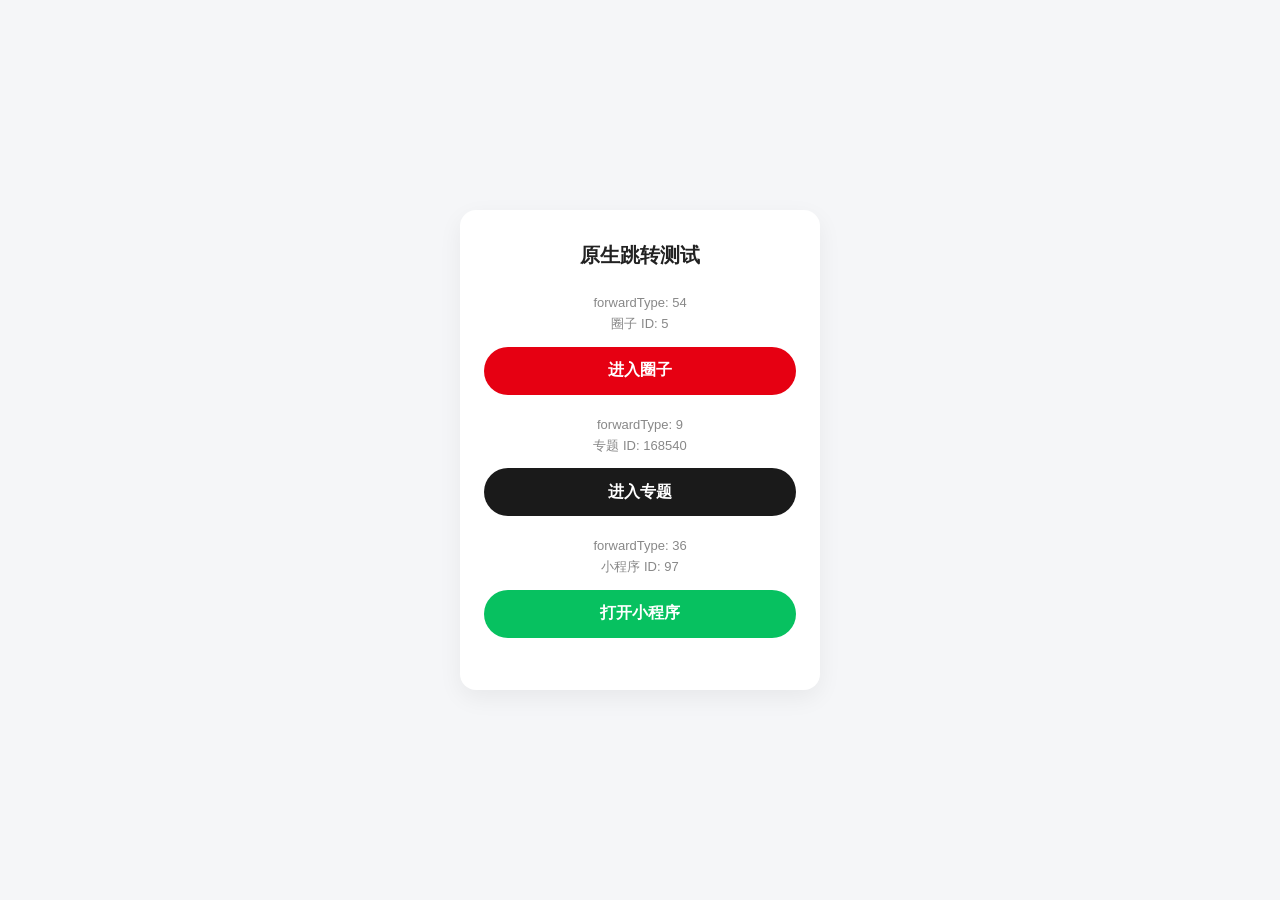
==== index.html @ 76989f6f "Add CalmDaily H5 jump test page and assets. Co-authored-by: Cursor <cursoragent@cursor.com>" ====
<!DOCTYPE html>
<html lang="zh-CN">
<head>
  <meta charset="UTF-8" />
  <meta name="viewport" content="width=device-width, initial-scale=1, maximum-scale=1, user-scalable=no" />
  <title>跳转测试</title>
  <style>
    * { box-sizing: border-box; margin: 0; padding: 0; }
    body {
      min-height: 100vh;
      font-family: -apple-system, BlinkMacSystemFont, "PingFang SC", "Helvetica Neue", sans-serif;
      background: #f5f6f8;
      color: #222;
      display: flex;
      align-items: center;
      justify-content: center;
      padding: 24px;
    }
    .card {
      width: 100%;
      max-width: 360px;
      background: #fff;
      border-radius: 16px;
      padding: 32px 24px;
      box-shadow: 0 8px 24px rgba(0, 0, 0, 0.06);
      text-align: center;
    }
    h1 { font-size: 20px; margin-bottom: 24px; }
    .item { margin-bottom: 20px; }
    .meta { font-size: 13px; color: #888; margin-bottom: 12px; line-height: 1.6; }
    button {
      width: 100%;
      height: 48px;
      border: 0;
      border-radius: 24px;
      background: #e60012;
      color: #fff;
      font-size: 16px;
      font-weight: 600;
      cursor: pointer;
    }
    button.secondary { background: #1a1a1a; }
    button.mini { background: #07c160; }
    button:active { opacity: 0.85; }
    #log {
      margin-top: 8px;
      font-size: 12px;
      color: #999;
      word-break: break-all;
      text-align: left;
    }
  </style>
</head>
<body>
  <div class="card">
    <h1>原生跳转测试</h1>

    <div class="item">
      <p class="meta">forwardType: 54<br />圈子 ID: 5</p>
      <button type="button" onclick="jump({ forwardType: '54', contId: '5' })">进入圈子</button>
    </div>

    <div class="item">
      <p class="meta">forwardType: 9<br />专题 ID: 168540</p>
      <button type="button" class="secondary" onclick="jump({ forwardType: '9', contId: '168540' })">进入专题</button>
    </div>

    <div class="item">
      <p class="meta">forwardType: 36<br />小程序 ID: 97</p>
      <button type="button" class="mini" onclick="jump({ forwardType: '36', contId: '97' })">打开小程序</button>
    </div>

    <p id="log"></p>
  </div>

  <script>
    function log(msg) {
      document.getElementById("log").textContent = msg;
    }

    function jump(params) {
      var payload = JSON.stringify(params);
      try {
        if (window.cyol && typeof window.cyol.cyolInAppRouter === "function") {
          window.cyol.cyolInAppRouter(payload);
          log("已调用 Android 桥\n" + payload);
          return;
        }
        if (
          window.webkit &&
          window.webkit.messageHandlers &&
          window.webkit.messageHandlers.cyolInAppRouter
        ) {
          window.webkit.messageHandlers.cyolInAppRouter.postMessage(payload);
          log("已调用 iOS 桥\n" + payload);
          return;
        }
        log("未检测到中青 App 桥，请在 App 内打开此页。\n参数：" + payload);
      } catch (e) {
        log("调用失败：" + e.message);
      }
    }
  </script>
</body>
</html>
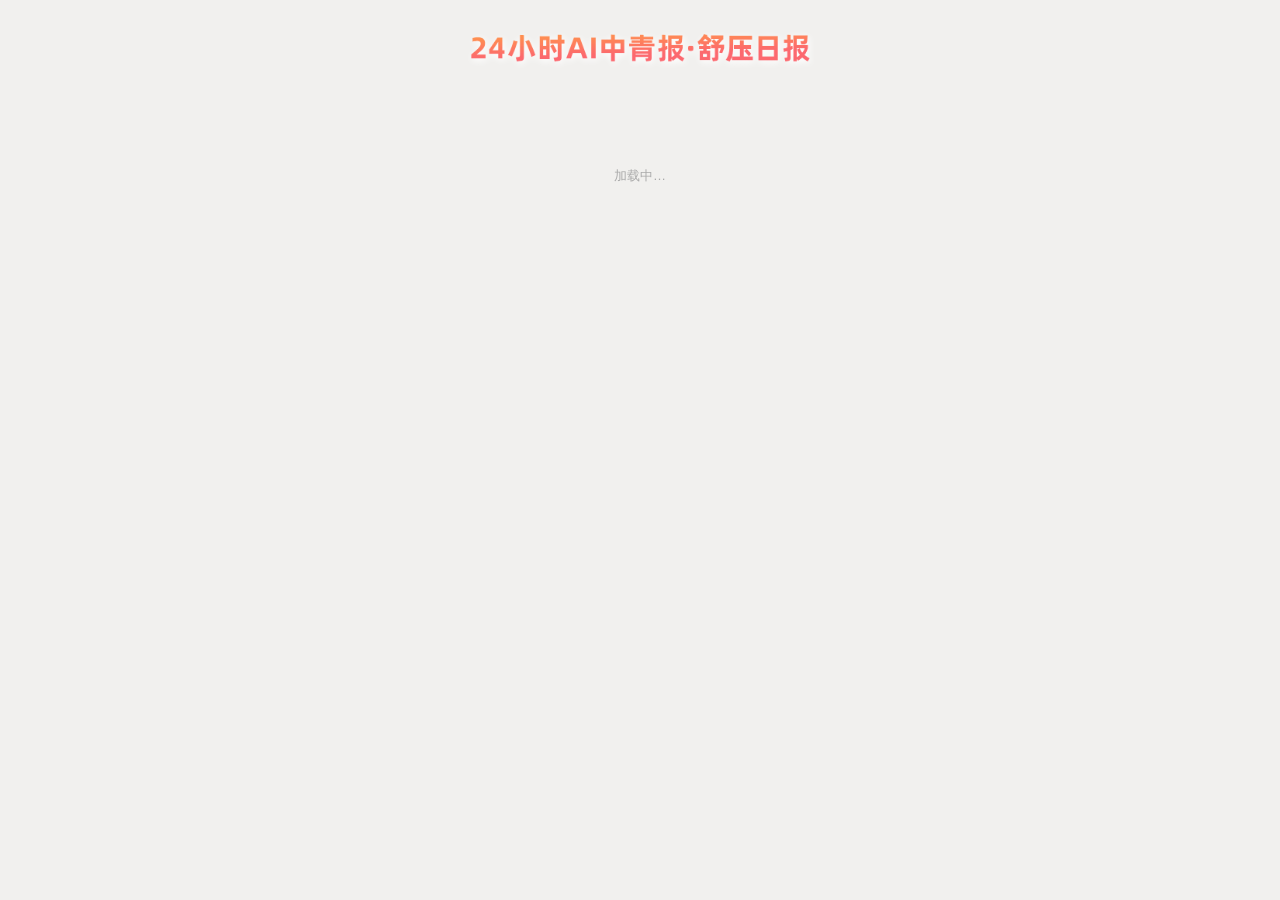
==== commit 3fcb0774: "Add a PHP admin backend and reorganize the frontend into html/. Store site settings in MySQL via mys" ====
--- a/index.html
+++ b/index.html
@@ -2,104 +2,10 @@
 <html lang="zh-CN">
 <head>
   <meta charset="UTF-8" />
-  <meta name="viewport" content="width=device-width, initial-scale=1, maximum-scale=1, user-scalable=no" />
-  <title>跳转测试</title>
-  <style>
-    * { box-sizing: border-box; margin: 0; padding: 0; }
-    body {
-      min-height: 100vh;
-      font-family: -apple-system, BlinkMacSystemFont, "PingFang SC", "Helvetica Neue", sans-serif;
-      background: #f5f6f8;
-      color: #222;
-      display: flex;
-      align-items: center;
-      justify-content: center;
-      padding: 24px;
-    }
-    .card {
-      width: 100%;
-      max-width: 360px;
-      background: #fff;
-      border-radius: 16px;
-      padding: 32px 24px;
-      box-shadow: 0 8px 24px rgba(0, 0, 0, 0.06);
-      text-align: center;
-    }
-    h1 { font-size: 20px; margin-bottom: 24px; }
-    .item { margin-bottom: 20px; }
-    .meta { font-size: 13px; color: #888; margin-bottom: 12px; line-height: 1.6; }
-    button {
-      width: 100%;
-      height: 48px;
-      border: 0;
-      border-radius: 24px;
-      background: #e60012;
-      color: #fff;
-      font-size: 16px;
-      font-weight: 600;
-      cursor: pointer;
-    }
-    button.secondary { background: #1a1a1a; }
-    button.mini { background: #07c160; }
-    button:active { opacity: 0.85; }
-    #log {
-      margin-top: 8px;
-      font-size: 12px;
-      color: #999;
-      word-break: break-all;
-      text-align: left;
-    }
-  </style>
+  <meta http-equiv="refresh" content="0; url=html/CalmDaily.html" />
+  <title>CalmDaily</title>
 </head>
 <body>
-  <div class="card">
-    <h1>原生跳转测试</h1>
-
-    <div class="item">
-      <p class="meta">forwardType: 54<br />圈子 ID: 5</p>
-      <button type="button" onclick="jump({ forwardType: '54', contId: '5' })">进入圈子</button>
-    </div>
-
-    <div class="item">
-      <p class="meta">forwardType: 9<br />专题 ID: 168540</p>
-      <button type="button" class="secondary" onclick="jump({ forwardType: '9', contId: '168540' })">进入专题</button>
-    </div>
-
-    <div class="item">
-      <p class="meta">forwardType: 36<br />小程序 ID: 97</p>
-      <button type="button" class="mini" onclick="jump({ forwardType: '36', contId: '97' })">打开小程序</button>
-    </div>
-
-    <p id="log"></p>
-  </div>
-
-  <script>
-    function log(msg) {
-      document.getElementById("log").textContent = msg;
-    }
-
-    function jump(params) {
-      var payload = JSON.stringify(params);
-      try {
-        if (window.cyol && typeof window.cyol.cyolInAppRouter === "function") {
-          window.cyol.cyolInAppRouter(payload);
-          log("已调用 Android 桥\n" + payload);
-          return;
-        }
-        if (
-          window.webkit &&
-          window.webkit.messageHandlers &&
-          window.webkit.messageHandlers.cyolInAppRouter
-        ) {
-          window.webkit.messageHandlers.cyolInAppRouter.postMessage(payload);
-          log("已调用 iOS 桥\n" + payload);
-          return;
-        }
-        log("未检测到中青 App 桥，请在 App 内打开此页。\n参数：" + payload);
-      } catch (e) {
-        log("调用失败：" + e.message);
-      }
-    }
-  </script>
+  <p><a href="html/CalmDaily.html">进入舒压日报</a></p>
 </body>
 </html>
